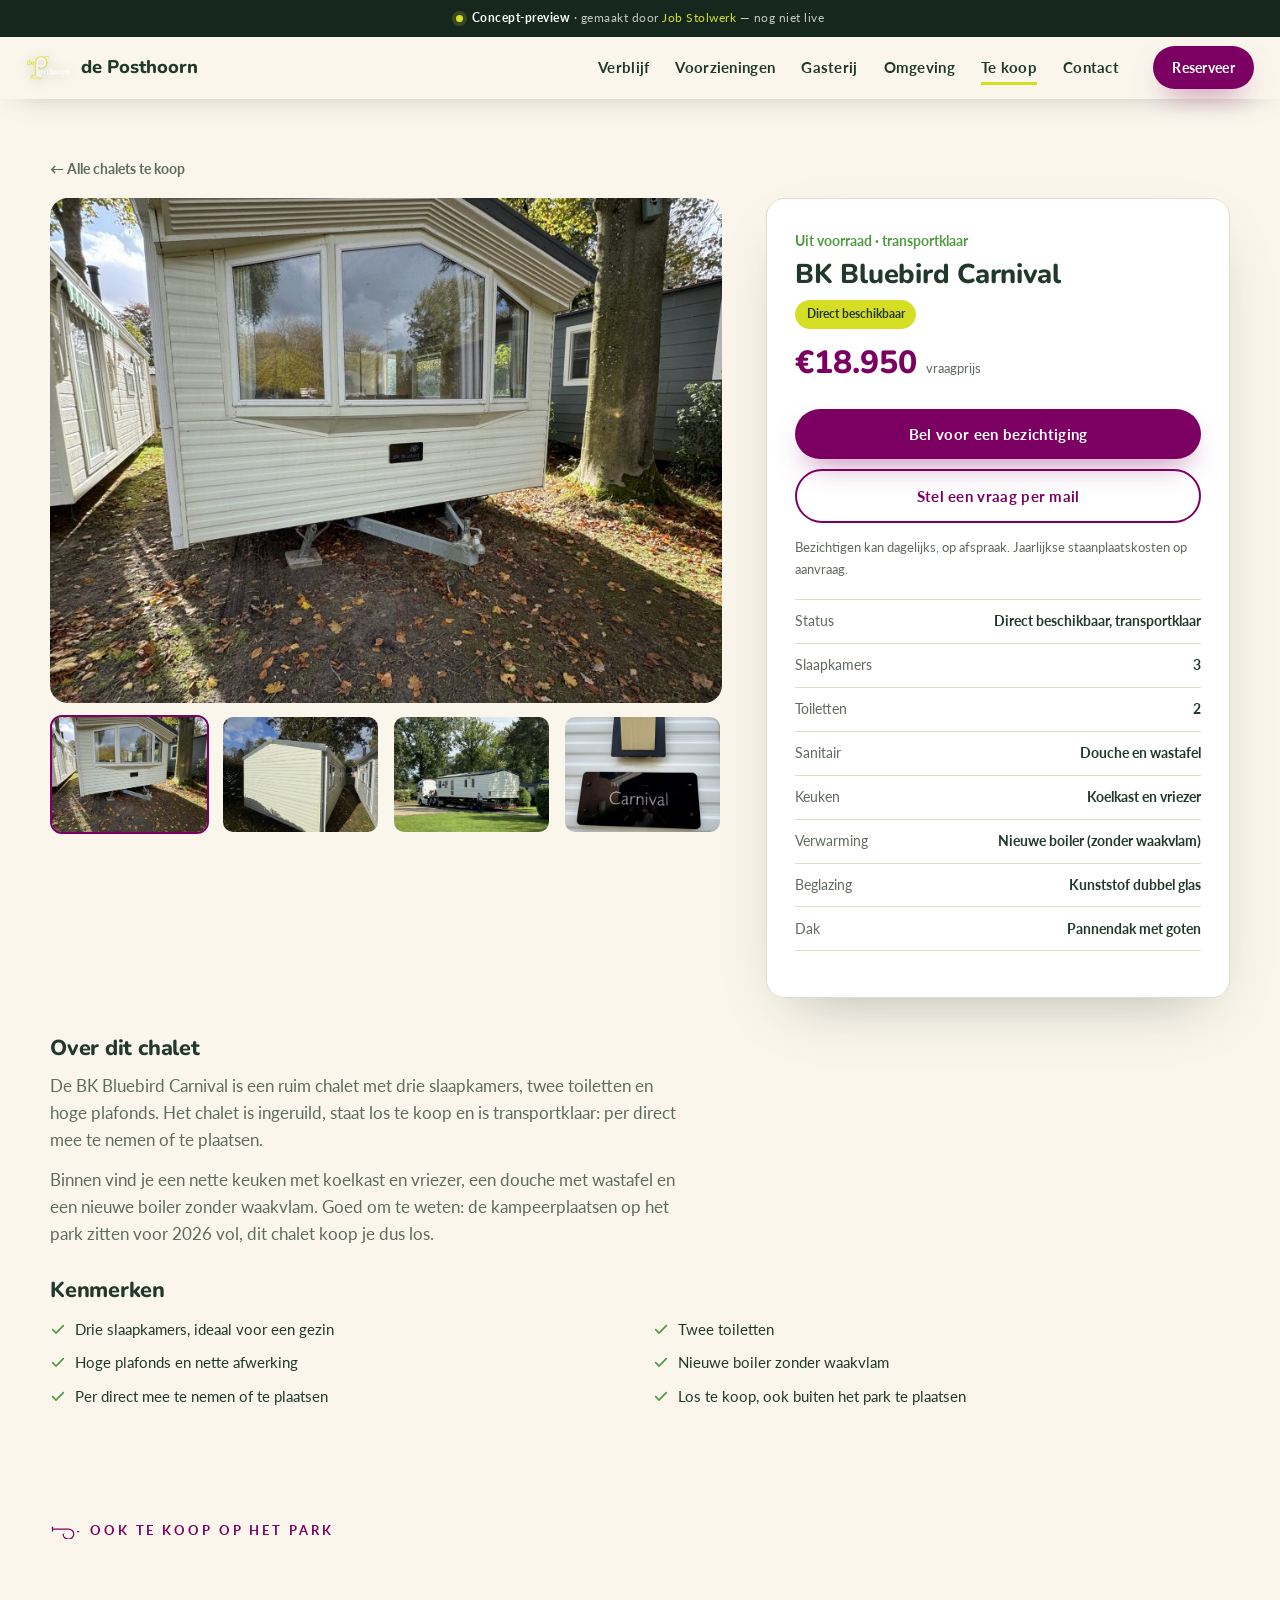
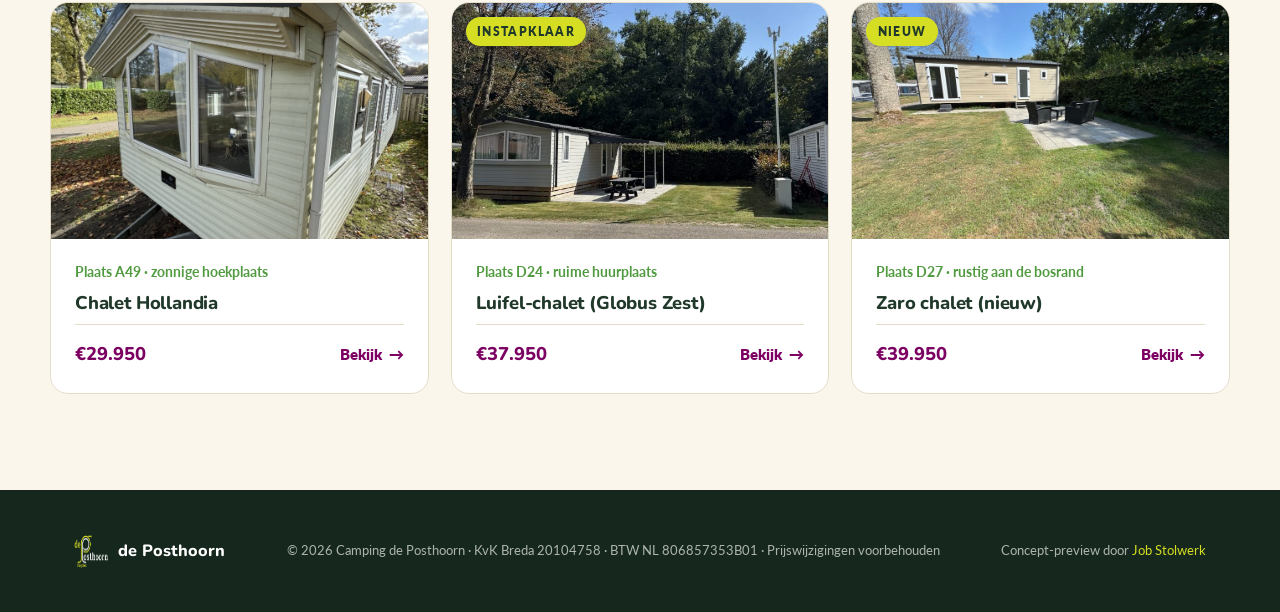
==== chalet-bk-carnival.html @ f8654604 "Concept-preview Camping de Posthoorn" ====
<!DOCTYPE html>
<html lang="nl">
<head>
<meta charset="utf-8">
<meta name="viewport" content="width=device-width, initial-scale=1">
<title>BK Bluebird Carnival — te koop op Camping de Posthoorn</title>
<meta name="description" content="BK Bluebird Carnival te koop op Camping de Posthoorn in Rucphen. Uit voorraad · transportklaar. Vraagprijs €18.950. Bezichtigen kan dagelijks op afspraak.">
<link rel="icon" href="assets/logo.png">
<link rel="preconnect" href="https://fonts.googleapis.com">
<link rel="preconnect" href="https://fonts.gstatic.com" crossorigin>
<link href="https://fonts.googleapis.com/css2?family=Nunito:wght@700;800;900&family=Lato:ital,wght@0,400;0,700;1,400&display=swap" rel="stylesheet">
<link rel="stylesheet" href="assets/stijl.css">
</head>
<body>

<div class="preview-bar"><span class="dot"></span><span><strong>Concept-preview</strong> <span class="hide-sm">· gemaakt door</span> <span class="maker">Job Stolwerk</span> — nog niet live</span></div>

<header class="site solid" id="hdr" data-vast>
  <a class="brand" href="index.html"><img src="assets/logo.png" alt="Logo Camping de Posthoorn"><b>de Posthoorn</b></a>
  <nav class="main">
    <a href="index.html#verblijf">Verblijf</a>
    <a href="index.html#voorzieningen">Voorzieningen</a>
    <a href="index.html#gasterij">Gasterij</a>
    <a href="index.html#omgeving">Omgeving</a>
    <a href="te-koop.html" class="actief">Te koop</a>
    <a href="index.html#contact">Contact</a>
  </nav>
  <a class="btn klein" href="index.html#boek">Reserveer</a>
</header>

<section class="detail wrap">
  <a class="terug" href="te-koop.html">← Alle chalets te koop</a>
  <div class="detail-grid">

    <div class="galerij">
      <div class="groot"><img id="grootFoto" src="assets/chalets/carnival-1.jpg" alt="BK Bluebird Carnival"></div>
      <div class="thumbs">
        <button type="button" class="actief" data-foto="assets/chalets/carnival-1.jpg" aria-label="Foto 1"><img src="assets/chalets/carnival-1.jpg" alt="BK Bluebird Carnival foto 1" loading="lazy"></button>
        <button type="button" class="" data-foto="assets/chalets/carnival-2.jpg" aria-label="Foto 2"><img src="assets/chalets/carnival-2.jpg" alt="BK Bluebird Carnival foto 2" loading="lazy"></button>
        <button type="button" class="" data-foto="assets/chalets/carnival-3.jpg" aria-label="Foto 3"><img src="assets/chalets/carnival-3.jpg" alt="BK Bluebird Carnival foto 3" loading="lazy"></button>
        <button type="button" class="" data-foto="assets/chalets/carnival-4.jpg" aria-label="Foto 4"><img src="assets/chalets/carnival-4.jpg" alt="BK Bluebird Carnival foto 4" loading="lazy"></button>
      </div>
    </div>

    <aside class="koop-kaart">
      <span class="plek">Uit voorraad · transportklaar</span>
      <h1>BK Bluebird Carnival</h1>
      <div class="chips" style="margin:4px 0 8px"><span class="chip" style="background:var(--lime);border-color:var(--lime)">Direct beschikbaar</span></div>
      <div class="prijs">€18.950 <small>vraagprijs</small></div>
      <div class="acties">
        <a class="btn" href="tel:+31165341688">Bel voor een bezichtiging</a>
        <a class="btn rand" href="mailto:info@posthoornrucphen.nl?subject=Bezichtiging%20BK%20Bluebird%20Carnival">Stel een vraag per mail</a>
      </div>
      <p class="noot">Bezichtigen kan dagelijks, op afspraak. Jaarlijkse staanplaatskosten op aanvraag.</p>
      <div class="spec-lijst">
          <div class="spec-rij"><span>Status</span><span>Direct beschikbaar, transportklaar</span></div>
          <div class="spec-rij"><span>Slaapkamers</span><span>3</span></div>
          <div class="spec-rij"><span>Toiletten</span><span>2</span></div>
          <div class="spec-rij"><span>Sanitair</span><span>Douche en wastafel</span></div>
          <div class="spec-rij"><span>Keuken</span><span>Koelkast en vriezer</span></div>
          <div class="spec-rij"><span>Verwarming</span><span>Nieuwe boiler (zonder waakvlam)</span></div>
          <div class="spec-rij"><span>Beglazing</span><span>Kunststof dubbel glas</span></div>
          <div class="spec-rij"><span>Dak</span><span>Pannendak met goten</span></div>
      </div>
    </aside>

  </div>

  <div class="detail-tekst">
    <h2>Over dit chalet</h2>
    <p>De BK Bluebird Carnival is een ruim chalet met drie slaapkamers, twee toiletten en hoge plafonds. Het chalet is ingeruild, staat los te koop en is transportklaar: per direct mee te nemen of te plaatsen.</p>
    <p style="margin-top:12px">Binnen vind je een nette keuken met koelkast en vriezer, een douche met wastafel en een nieuwe boiler zonder waakvlam. Goed om te weten: de kampeerplaatsen op het park zitten voor 2026 vol, dit chalet koop je dus los.</p>
    <h2>Kenmerken</h2>
    <ul class="kenmerken">
        <li><svg viewBox="0 0 24 24" fill="none" stroke="currentColor" stroke-width="2.5" stroke-linecap="round"><path d="M4 13l5 5L20 7"/></svg>Drie slaapkamers, ideaal voor een gezin</li>
        <li><svg viewBox="0 0 24 24" fill="none" stroke="currentColor" stroke-width="2.5" stroke-linecap="round"><path d="M4 13l5 5L20 7"/></svg>Twee toiletten</li>
        <li><svg viewBox="0 0 24 24" fill="none" stroke="currentColor" stroke-width="2.5" stroke-linecap="round"><path d="M4 13l5 5L20 7"/></svg>Hoge plafonds en nette afwerking</li>
        <li><svg viewBox="0 0 24 24" fill="none" stroke="currentColor" stroke-width="2.5" stroke-linecap="round"><path d="M4 13l5 5L20 7"/></svg>Nieuwe boiler zonder waakvlam</li>
        <li><svg viewBox="0 0 24 24" fill="none" stroke="currentColor" stroke-width="2.5" stroke-linecap="round"><path d="M4 13l5 5L20 7"/></svg>Per direct mee te nemen of te plaatsen</li>
        <li><svg viewBox="0 0 24 24" fill="none" stroke="currentColor" stroke-width="2.5" stroke-linecap="round"><path d="M4 13l5 5L20 7"/></svg>Los te koop, ook buiten het park te plaatsen</li>
    </ul>
  </div>
</section>

<section class="ook wrap">
  <div class="kop">
    <div class="eyebrow"><svg viewBox="0 0 48 24" fill="none" stroke="currentColor" stroke-width="2" stroke-linecap="round"><path d="M4 8c10 0 18 0 26 0a8 8 0 1 1 0 16c-6 0-9-4-9-8"/><path d="M4 5v6"/><path d="M44 12h2"/></svg>Ook te koop op het park</div>
  </div>
  <div class="ook-grid">
      <a class="aanbod-kaart" href="chalet-hollandia.html">
        <div class="foto"><img src="assets/chalets/hollandia-0.jpg" alt="Chalet Hollandia" loading="lazy"></div>
        <div class="body">
          <span class="plek">Plaats A49 · zonnige hoekplaats</span>
          <h2 style="font-size:1.15rem">Chalet Hollandia</h2>
          <div class="onder"><span class="prijs" style="font-size:1.15rem">€29.950</span><span class="cta">Bekijk <span>→</span></span></div>
        </div>
      </a>
      <a class="aanbod-kaart" href="chalet-d24.html">
        <div class="foto"><img src="assets/chalets/d24-1.jpg" alt="Luifel-chalet (Globus Zest)" loading="lazy"><span class="status-badge">Instapklaar</span></div>
        <div class="body">
          <span class="plek">Plaats D24 · ruime huurplaats</span>
          <h2 style="font-size:1.15rem">Luifel-chalet (Globus Zest)</h2>
          <div class="onder"><span class="prijs" style="font-size:1.15rem">€37.950</span><span class="cta">Bekijk <span>→</span></span></div>
        </div>
      </a>
      <a class="aanbod-kaart" href="chalet-d27.html">
        <div class="foto"><img src="assets/chalets/d27-4.jpg" alt="Zaro chalet (nieuw)" loading="lazy"><span class="status-badge">Nieuw</span></div>
        <div class="body">
          <span class="plek">Plaats D27 · rustig aan de bosrand</span>
          <h2 style="font-size:1.15rem">Zaro chalet (nieuw)</h2>
          <div class="onder"><span class="prijs" style="font-size:1.15rem">€39.950</span><span class="cta">Bekijk <span>→</span></span></div>
        </div>
      </a>
  </div>
</section>

<footer class="site">
  <div class="wrap rij">
    <div class="merk"><img src="assets/logo.png" alt="">de Posthoorn</div>
    <div>© <span id="jr">2026</span> Camping de Posthoorn · KvK Breda 20104758 · BTW NL 806857353B01 · Prijswijzigingen voorbehouden</div>
    <div>Concept-preview door <span class="maker">Job Stolwerk</span></div>
  </div>
</footer>

<div class="mob-balk">
  <a class="btn tel" href="mailto:info@posthoornrucphen.nl?subject=Bezichtiging%20BK%20Bluebird%20Carnival" aria-label="Mail de camping"><svg width="18" height="18" viewBox="0 0 24 24" fill="none" stroke="currentColor" stroke-width="1.8" stroke-linecap="round"><rect x="3" y="5" width="18" height="14" rx="2"/><path d="M3 7l9 6 9-6"/></svg></a>
  <a class="btn" href="tel:+31165341688">Bel voor een bezichtiging</a>
</div>

<script>
// foto-galerij
const groot = document.getElementById('grootFoto');
document.querySelectorAll('.thumbs button').forEach(b => b.addEventListener('click', () => {
  groot.src = b.dataset.foto;
  document.querySelectorAll('.thumbs button').forEach(x => x.classList.remove('actief'));
  b.classList.add('actief');
}));
document.getElementById('jr').textContent = new Date().getFullYear();
</script>
</body>
</html>
---- assets/stijl.css ----
/* ============================================================
   CAMPING DE POSTHOORN · concept-preview · gedeelde stylesheet
   huisstijl: paars #7C0062 · lime #D6DE23 · groen #509A40
   typografie: Nunito (koppen) + Lato (tekst, huidige huisstijl)
   ============================================================ */
:root{
  --bos:#21392A;          /* diep bosgroen — ink */
  --bos-d:#16281D;
  --groen:#509A40;        /* huisstijl-groen */
  --lime:#D6DE23;         /* huisstijl-lime — marker/accent */
  --paars:#7C0062;        /* huisstijl-paars — dé boekkleur */
  --paars-d:#5C0049;
  --creme:#FAF6EC;        /* warme basis */
  --zand:#F0EADA;
  --wit:#FFFFFF;
  --muted:#5E6B5E;
  --line:#E3DCC8;
  --r:18px;
  --shadow:0 24px 60px -28px rgba(22,40,29,.35);
  --ease:cubic-bezier(.22,.75,.25,1);
}
*{box-sizing:border-box;margin:0;padding:0}
html{scroll-behavior:smooth}
body{
  font-family:'Lato',sans-serif;color:var(--bos);background:var(--creme);
  line-height:1.65;font-size:16.5px;-webkit-font-smoothing:antialiased;
}
img{display:block;max-width:100%}
a{color:inherit}
h1,h2,h3{font-family:'Nunito',sans-serif;font-weight:800;line-height:1.14;letter-spacing:-.01em}
.wrap{max-width:1180px;margin:0 auto;padding:0 24px}
section{position:relative}

/* ---------- preview banner ---------- */
.preview-bar{
  position:relative;z-index:60;display:flex;justify-content:center;align-items:center;gap:9px;
  background:var(--bos-d);color:rgba(255,255,255,.75);font-size:.78rem;
  letter-spacing:.04em;padding:.5rem 1rem;
}
.preview-bar .dot{width:7px;height:7px;border-radius:50%;background:var(--lime);box-shadow:0 0 0 4px rgba(214,222,35,.18);flex:none}
.preview-bar strong{color:#fff;font-weight:700}
.preview-bar .maker{color:var(--lime)}
@media(max-width:560px){.preview-bar .hide-sm{display:none}}

/* ---------- header ---------- */
header.site{
  position:sticky;top:0;z-index:50;display:flex;align-items:center;gap:28px;
  padding:14px 26px;transition:background .35s,box-shadow .35s,padding .35s;
}
header.site.solid{background:rgba(250,246,236,.94);backdrop-filter:blur(10px);box-shadow:0 10px 30px -18px rgba(22,40,29,.35);padding:9px 26px}
.brand{display:flex;align-items:center;gap:11px;text-decoration:none;flex:none}
.brand img{width:44px;height:44px;object-fit:contain;filter:drop-shadow(0 2px 6px rgba(0,0,0,.25))}
.brand b{font-family:'Nunito',sans-serif;font-weight:800;font-size:1.15rem;letter-spacing:0;color:#fff;transition:color .35s}
header.site.solid .brand b{color:var(--bos)}
nav.main{display:flex;gap:26px;margin-left:auto;font-size:.92rem;font-weight:700;letter-spacing:.02em}
nav.main a{text-decoration:none;color:rgba(255,255,255,.92);transition:color .35s;position:relative}
header.site.solid nav.main a{color:var(--bos)}
nav.main a::after{content:"";position:absolute;left:0;right:100%;bottom:-5px;height:2.5px;background:var(--lime);transition:right .3s var(--ease)}
nav.main a:hover::after,nav.main a.actief::after{right:0}
.btn{
  display:inline-flex;align-items:center;justify-content:center;gap:9px;
  background:var(--paars);color:#fff;text-decoration:none;font-weight:700;
  padding:.78rem 1.5rem;border-radius:999px;border:none;cursor:pointer;
  font-size:.95rem;letter-spacing:.02em;font-family:'Lato',sans-serif;
  box-shadow:0 14px 30px -12px rgba(124,0,98,.55);
  transition:transform .25s var(--ease),box-shadow .25s,background .25s;
}
.btn:hover{transform:translateY(-2px);background:var(--paars-d);box-shadow:0 20px 38px -12px rgba(124,0,98,.6)}
.btn.klein{padding:.6rem 1.2rem;font-size:.88rem;margin-left:6px}
.btn.licht{background:#fff;color:var(--paars);box-shadow:0 14px 30px -14px rgba(0,0,0,.4)}
.btn.licht:hover{background:var(--creme)}
.btn.ghost{background:transparent;border:2px solid rgba(255,255,255,.55);box-shadow:none}
.btn.ghost:hover{background:rgba(255,255,255,.12);border-color:#fff}
.btn.rand{background:transparent;color:var(--paars);border:2px solid var(--paars);box-shadow:none}
.btn.rand:hover{background:var(--paars);color:#fff}
@media(max-width:880px){nav.main{display:none}}

/* ---------- hero (homepage) ---------- */
.hero{margin-top:calc(-1 * (72px + 33px));min-height:min(92vh,860px);display:flex;flex-direction:column;justify-content:flex-end;color:#fff;overflow:hidden}
.hero .bg{position:absolute;inset:0;z-index:-1}
.hero .bg img{width:100%;height:100%;object-fit:cover;animation:heroZoom 14s var(--ease) forwards}
@keyframes heroZoom{from{transform:scale(1.09)}to{transform:scale(1)}}
.hero .bg::after{content:"";position:absolute;inset:0;background:
  linear-gradient(180deg,rgba(22,40,29,.55) 0%,rgba(22,40,29,.08) 34%,rgba(22,40,29,.14) 60%,rgba(22,40,29,.78) 100%)}
.hero-inner{padding:170px 24px 56px;max-width:1180px;margin:0 auto;width:100%}
.eyebrow{
  display:inline-flex;align-items:center;gap:10px;font-size:.82rem;font-weight:700;
  letter-spacing:.22em;text-transform:uppercase;color:var(--lime);margin-bottom:18px;
}
.eyebrow svg{width:30px;height:auto;flex:none}
.hero h1{font-size:clamp(2.3rem,5.4vw,4.1rem);max-width:15ch;text-wrap:balance;text-shadow:0 3px 26px rgba(0,0,0,.35)}
.hero h1 .mark{position:relative;white-space:nowrap}
.hero h1 .mark::after{
  content:"";position:absolute;left:-2%;right:-2%;bottom:.04em;height:.26em;z-index:-1;
  background:var(--paars);opacity:.85;border-radius:3px;transform:skewY(-1.2deg);
}
.hero .sub{margin:20px 0 26px;font-size:clamp(1.02rem,1.6vw,1.22rem);max-width:54ch;color:rgba(255,255,255,.93);text-shadow:0 2px 14px rgba(0,0,0,.3)}
.hero .acties{display:flex;align-items:center;gap:16px;flex-wrap:wrap}
.hero .bel{color:#fff;text-decoration:none;font-weight:700;display:inline-flex;align-items:center;gap:8px;border-bottom:2px solid rgba(255,255,255,.35);padding-bottom:2px;transition:border-color .25s}
.hero .bel:hover{border-color:var(--lime)}
.trust{display:flex;gap:10px 22px;flex-wrap:wrap;margin-top:26px;font-size:.86rem;color:rgba(255,255,255,.85)}
.trust span{display:inline-flex;align-items:center;gap:7px}
.trust svg{width:15px;height:15px;flex:none;color:var(--lime)}
.reveal{opacity:0;transform:translateY(26px);animation:rise .9s var(--ease) forwards}
.reveal.d1{animation-delay:.12s}.reveal.d2{animation-delay:.26s}.reveal.d3{animation-delay:.4s}.reveal.d4{animation-delay:.54s}
@keyframes rise{to{opacity:1;transform:none}}

/* ---------- pagina-hero (subpagina's) ---------- */
.pagina-hero{position:relative;color:#fff;padding:88px 0 64px;overflow:hidden;margin-top:calc(-1 * (62px + 33px))}
.pagina-hero>img{position:absolute;inset:0;width:100%;height:100%;object-fit:cover}
.pagina-hero::after{content:"";position:absolute;inset:0;background:linear-gradient(180deg,rgba(22,40,29,.72),rgba(22,40,29,.55))}
.pagina-hero .wrap{position:relative;z-index:2;padding-top:80px}
.pagina-hero h1{font-size:clamp(2rem,4.4vw,3.2rem);max-width:20ch}
.pagina-hero p{margin-top:12px;max-width:56ch;color:rgba(255,255,255,.9)}
.kruimel{display:flex;gap:8px;align-items:center;font-size:.84rem;font-weight:700;color:rgba(255,255,255,.75);margin-bottom:16px}
.kruimel a{color:var(--lime);text-decoration:none}
.kruimel a:hover{text-decoration:underline}

/* ---------- boekwidget ---------- */
.boekkaart{
  background:#fff;border-radius:22px;box-shadow:var(--shadow);
  padding:18px;margin:38px auto -64px;max-width:1180px;position:relative;z-index:5;
  display:grid;grid-template-columns:1fr 1fr 1fr auto;gap:12px;align-items:end;
}
.boekkaart>div{min-width:0}
.boekkaart label{display:block;font-size:.74rem;font-weight:700;letter-spacing:.14em;text-transform:uppercase;color:var(--muted);margin:0 0 6px 4px}
.boekkaart .veld{background:var(--creme);border:1.5px solid var(--line);border-radius:14px;padding:.72rem .9rem;width:100%;min-width:0;font:inherit;color:var(--bos);transition:border-color .2s;-webkit-appearance:none;appearance:none}
.boekkaart select.veld{background-image:url("data:image/svg+xml,%3Csvg xmlns='http://www.w3.org/2000/svg' width='12' height='8' viewBox='0 0 12 8'%3E%3Cpath d='M1 1l5 5 5-5' fill='none' stroke='%2321392A' stroke-width='2' stroke-linecap='round'/%3E%3C/svg%3E");background-repeat:no-repeat;background-position:right .9rem center}
.boekkaart .veld:focus{outline:none;border-color:var(--groen)}
.boekkaart .btn{padding:.95rem 1.9rem;font-size:1rem;white-space:nowrap}
.boek-zone{padding:0 24px}
@media(max-width:880px){.boekkaart{grid-template-columns:1fr 1fr;margin-bottom:-30px}.boekkaart .btn{grid-column:1/-1}.boekkaart>div:nth-child(3){grid-column:1/-1}}
@media(max-width:560px){.boekkaart{grid-template-columns:1fr 1fr}}

/* ---------- usp-balk ---------- */
.usps{background:var(--zand);padding:118px 0 46px;border-bottom:1px solid var(--line)}
.usps .rij{display:grid;grid-template-columns:repeat(5,1fr);gap:22px}
.usp{display:flex;gap:13px;align-items:flex-start;font-size:.92rem;line-height:1.45}
.usp .ico{flex:none;width:44px;height:44px;border-radius:13px;background:var(--lime);display:grid;place-items:center;color:var(--bos);box-shadow:0 8px 18px -10px rgba(33,57,42,.4);transform:rotate(-3deg)}
.usp:nth-child(2n) .ico{transform:rotate(2.5deg)}
.usp .ico svg{width:22px;height:22px}
.usp b{display:block;font-size:.95rem}
@media(max-width:980px){.usps .rij{grid-template-columns:repeat(2,1fr)}.usps{padding-top:96px}}
@media(max-width:560px){.usps .rij{grid-template-columns:1fr 1fr;gap:16px}}

/* ---------- sectiekoppen ---------- */
.kop{margin-bottom:42px}
.kop .eyebrow{color:var(--paars)}
.kop h2{font-size:clamp(1.7rem,3.2vw,2.5rem);max-width:24ch;text-wrap:balance}
.kop p{margin-top:12px;color:var(--muted);max-width:60ch;font-size:1.05rem}
.scrl{opacity:0;transform:translateY(34px);transition:opacity .8s var(--ease),transform .8s var(--ease)}
.scrl.zichtbaar{opacity:1;transform:none}

/* ---------- accommodaties ---------- */
.verblijf{padding:96px 0 30px}
.kaarten{display:grid;grid-template-columns:repeat(3,1fr);gap:26px}
.kaart{
  background:#fff;border-radius:var(--r);overflow:hidden;border:1px solid var(--line);
  display:flex;flex-direction:column;text-decoration:none;position:relative;
  transition:transform .35s var(--ease),box-shadow .35s;
}
.kaart:hover{transform:translateY(-7px);box-shadow:var(--shadow)}
.kaart .foto{position:relative;aspect-ratio:4/3;overflow:hidden}
.kaart .foto img{width:100%;height:100%;object-fit:cover;transition:transform .8s var(--ease)}
.kaart:hover .foto img{transform:scale(1.06)}
.prijs-badge{
  position:absolute;left:14px;bottom:14px;background:rgba(255,255,255,.96);color:var(--bos);
  border-radius:999px;padding:.36rem .85rem;font-size:.83rem;font-weight:700;box-shadow:0 8px 20px -8px rgba(0,0,0,.35);
}
.prijs-badge b{color:var(--paars);font-size:.98rem}
.nieuw-badge{
  position:absolute;top:14px;left:14px;background:var(--lime);color:var(--bos);
  font-weight:800;font-size:.72rem;letter-spacing:.14em;text-transform:uppercase;
  padding:.3rem .7rem;border-radius:999px;transform:rotate(-2deg);box-shadow:0 8px 18px -8px rgba(0,0,0,.3);
}
.kaart .body{padding:20px 22px 22px;display:flex;flex-direction:column;gap:10px;flex:1}
.kaart h3{font-size:1.22rem}
.kaart p{font-size:.93rem;color:var(--muted)}
.chips{display:flex;flex-wrap:wrap;gap:7px;margin-top:2px}
.chip{font-size:.76rem;font-weight:700;background:var(--zand);border:1px solid var(--line);border-radius:999px;padding:.22rem .65rem;color:var(--bos)}
.kaart .cta{
  margin-top:auto;padding-top:12px;font-weight:800;color:var(--paars);font-size:.94rem;
  display:inline-flex;align-items:center;gap:7px;
}
.kaart .cta span{transition:transform .25s var(--ease)}
.kaart:hover .cta span{transform:translateX(5px)}
.prijsnoot{margin:26px 0 0;font-size:.84rem;color:var(--muted);max-width:72ch}
@media(max-width:980px){.kaarten{grid-template-columns:1fr 1fr}}
@media(max-width:620px){.kaarten{grid-template-columns:1fr}}

/* ---------- voorzieningen (bento) ---------- */
.voorz{padding:96px 0}
.bento{display:grid;grid-template-columns:repeat(4,1fr);grid-auto-rows:200px;gap:20px}
.tegel{border-radius:var(--r);overflow:hidden;position:relative;border:1px solid var(--line);background:#fff}
.tegel.foto-t{grid-column:span 2;grid-row:span 2}
.tegel.foto-t img{width:100%;height:100%;object-fit:cover;transition:transform .8s var(--ease)}
.tegel.foto-t:hover img{transform:scale(1.05)}
.tegel.foto-t .overlay{
  position:absolute;inset:auto 0 0 0;padding:46px 22px 18px;color:#fff;
  background:linear-gradient(180deg,transparent,rgba(22,40,29,.82));
}
.tegel.foto-t .overlay b{font-family:'Nunito',sans-serif;font-weight:800;font-size:1.18rem;display:block}
.tegel.foto-t .overlay span{font-size:.86rem;color:rgba(255,255,255,.85)}
.tegel.ico-t{padding:22px;display:flex;flex-direction:column;gap:10px;justify-content:flex-end;transition:transform .3s var(--ease),box-shadow .3s}
.tegel.ico-t:hover{transform:translateY(-5px);box-shadow:var(--shadow)}
.tegel.ico-t .ico{width:46px;height:46px;border-radius:13px;display:grid;place-items:center;background:var(--zand);color:var(--groen)}
.tegel.ico-t .ico svg{width:24px;height:24px}
.tegel.ico-t b{font-size:1.02rem}
.tegel.ico-t span{font-size:.84rem;color:var(--muted);line-height:1.45}
@media(max-width:980px){.bento{grid-template-columns:1fr 1fr;grid-auto-rows:190px}}
@media(max-width:620px){.bento{grid-template-columns:1fr 1fr}.tegel.foto-t{grid-column:span 2}}

/* ---------- gasterij ---------- */
.gasterij{background:var(--bos);color:#fff;padding:104px 0;overflow:hidden}
.gasterij .grid2{display:grid;grid-template-columns:1.05fr 1fr;gap:64px;align-items:center}
.gasterij .foto{border-radius:26px;overflow:hidden;transform:rotate(-1.6deg);box-shadow:0 40px 80px -40px rgba(0,0,0,.6);border:6px solid rgba(255,255,255,.08)}
.gasterij .foto img{width:100%;height:100%;object-fit:cover}
.gasterij .eyebrow{color:var(--lime)}
.gasterij h2{font-size:clamp(1.7rem,3vw,2.4rem)}
.gasterij p{margin:18px 0;color:rgba(255,255,255,.85);max-width:52ch}
.gasterij .intro-zin{font-style:italic;font-weight:700;font-size:1.12rem;color:var(--lime);display:inline-block;margin-bottom:8px}
.gasterij .chips .chip{background:rgba(255,255,255,.08);border-color:rgba(255,255,255,.16);color:#fff}
@media(max-width:880px){.gasterij .grid2{grid-template-columns:1fr;gap:36px}}

/* ---------- omgeving ---------- */
.omgeving{padding:0;color:#fff}
.omgeving .band{position:relative;min-height:620px;display:flex;align-items:center;overflow:hidden}
.omgeving .band>img{position:absolute;inset:0;width:100%;height:100%;object-fit:cover}
.omgeving .band::after{content:"";position:absolute;inset:0;background:linear-gradient(90deg,rgba(22,40,29,.82) 0%,rgba(22,40,29,.45) 52%,rgba(22,40,29,.1) 100%)}
.omgeving .inhoud{position:relative;z-index:2;max-width:1180px;margin:0 auto;padding:90px 24px;width:100%}
.omgeving h2{font-size:clamp(1.7rem,3vw,2.4rem);max-width:20ch}
.omgeving p{margin:16px 0 22px;max-width:52ch;color:rgba(255,255,255,.9)}
.uitjes{display:flex;flex-wrap:wrap;gap:9px;max-width:640px}
.uitje{background:rgba(255,255,255,.13);backdrop-filter:blur(6px);border:1px solid rgba(255,255,255,.22);border-radius:999px;padding:.38rem .9rem;font-size:.84rem;font-weight:700}
.uitje em{font-style:normal;color:var(--lime);font-weight:800}
.omgeving .route{margin-top:26px}

/* ---------- reviews ---------- */
.reviews{padding:96px 0}
.rev-grid{display:grid;grid-template-columns:repeat(3,1fr);gap:24px}
.rev{
  background:#fff;border:1px solid var(--line);border-radius:var(--r);padding:28px 26px 22px;position:relative;
  transition:transform .3s var(--ease),box-shadow .3s;
}
.rev:hover{transform:translateY(-5px);box-shadow:var(--shadow)}
.rev::before{
  content:"\201C";font-family:Georgia,serif;font-size:4.2rem;line-height:0;
  position:absolute;top:34px;left:20px;color:var(--lime);
}
.rev p{font-size:.97rem;padding-left:14px;font-style:italic}
.rev footer{margin-top:16px;padding-left:14px;font-size:.84rem;font-weight:700;color:var(--muted)}
.rev footer b{color:var(--bos)}
.rev-noot{text-align:center;margin-top:30px;font-size:.86rem;color:var(--muted)}
@media(max-width:880px){.rev-grid{grid-template-columns:1fr}}

/* ---------- te koop (homepage-teaser) ---------- */
.tekoop{background:var(--zand);padding:96px 0;border-top:1px solid var(--line);border-bottom:1px solid var(--line)}
.tekoop .grid2{display:grid;grid-template-columns:1fr 1.1fr;gap:56px;align-items:center}
.tekoop .fotos{position:relative;min-height:380px}
.tekoop .fotos img{position:absolute;width:74%;height:auto;aspect-ratio:4/3;object-fit:cover;border-radius:18px;border:6px solid #fff;box-shadow:0 30px 60px -30px rgba(22,40,29,.45)}
.tekoop .fotos img:first-child{top:0;left:0;transform:rotate(-3deg)}
.tekoop .fotos img:last-child{bottom:0;right:0;transform:rotate(2.4deg)}
.occasions{margin:22px 0;border-top:1px solid var(--line)}
.occ{display:flex;justify-content:space-between;gap:14px;align-items:baseline;padding:.85rem 2px;border-bottom:1px solid var(--line);font-size:.95rem;text-decoration:none;transition:background .2s}
.occ:hover{background:rgba(255,255,255,.55)}
.occ b{font-weight:700}
.occ span{color:var(--muted);font-size:.84rem;flex:1;margin-left:6px}
.occ .p{font-family:'Nunito',sans-serif;font-weight:800;color:var(--paars);font-size:1.02rem;white-space:nowrap}
@media(max-width:880px){.tekoop .grid2{grid-template-columns:1fr;gap:40px}.tekoop .fotos{min-height:320px}}

/* ---------- te koop: aanbodpagina ---------- */
.aanbod{padding:72px 0 40px}
.aanbod-grid{display:grid;grid-template-columns:1fr 1fr;gap:28px}
.aanbod-kaart{
  background:#fff;border:1px solid var(--line);border-radius:var(--r);overflow:hidden;
  display:flex;flex-direction:column;text-decoration:none;position:relative;
  transition:transform .35s var(--ease),box-shadow .35s;
}
.aanbod-kaart:hover{transform:translateY(-7px);box-shadow:var(--shadow)}
.aanbod-kaart .foto{position:relative;aspect-ratio:16/10;overflow:hidden}
.aanbod-kaart .foto img{width:100%;height:100%;object-fit:cover;transition:transform .8s var(--ease)}
.aanbod-kaart:hover .foto img{transform:scale(1.05)}
.aanbod-kaart .body{padding:22px 24px 24px;display:flex;flex-direction:column;gap:10px;flex:1}
.aanbod-kaart h2{font-size:1.35rem}
.aanbod-kaart .plek{font-size:.85rem;font-weight:700;color:var(--groen)}
.aanbod-kaart p{font-size:.93rem;color:var(--muted)}
.aanbod-kaart .onder{margin-top:auto;padding-top:14px;display:flex;justify-content:space-between;align-items:center;border-top:1px solid var(--line)}
.aanbod-kaart .prijs{font-family:'Nunito',sans-serif;font-weight:800;font-size:1.35rem;color:var(--paars)}
.aanbod-kaart .cta{font-weight:800;color:var(--paars);font-size:.92rem;display:inline-flex;align-items:center;gap:7px}
.aanbod-kaart .cta span{transition:transform .25s var(--ease)}
.aanbod-kaart:hover .cta span{transform:translateX(5px)}
.status-badge{
  position:absolute;top:14px;left:14px;background:var(--lime);color:var(--bos);
  font-weight:800;font-size:.72rem;letter-spacing:.12em;text-transform:uppercase;
  padding:.3rem .7rem;border-radius:999px;box-shadow:0 8px 18px -8px rgba(0,0,0,.3);
}
@media(max-width:880px){.aanbod-grid{grid-template-columns:1fr}}

/* zo werkt het / koopinfo */
.koopinfo{padding:64px 0 96px}
.stappen{display:grid;grid-template-columns:repeat(3,1fr);gap:24px;margin-top:8px}
.stap{background:#fff;border:1px solid var(--line);border-radius:var(--r);padding:26px}
.stap .nr{width:38px;height:38px;border-radius:50%;background:var(--paars);color:#fff;display:grid;place-items:center;font-family:'Nunito',sans-serif;font-weight:800;margin-bottom:14px}
.stap b{display:block;font-size:1.02rem;margin-bottom:6px}
.stap p{font-size:.9rem;color:var(--muted)}
@media(max-width:880px){.stappen{grid-template-columns:1fr}}

/* eigenaar/beheer-blok (demo-verhaal) */
.beheer-blok{
  margin-top:56px;background:var(--bos);color:#fff;border-radius:22px;padding:40px;
  display:grid;grid-template-columns:1.1fr 1fr;gap:40px;align-items:center;overflow:hidden;position:relative;
}
.beheer-blok h2{font-size:1.5rem;margin-bottom:10px}
.beheer-blok p{color:rgba(255,255,255,.82);font-size:.95rem}
.beheer-blok .demo-label{display:inline-block;background:var(--lime);color:var(--bos);font-weight:800;font-size:.7rem;letter-spacing:.14em;text-transform:uppercase;padding:.28rem .7rem;border-radius:999px;margin-bottom:14px}
.beheer-form{background:#fff;border-radius:16px;padding:22px;color:var(--bos);box-shadow:0 30px 60px -30px rgba(0,0,0,.5)}
.beheer-form .kop-f{font-family:'Nunito',sans-serif;font-weight:800;font-size:.95rem;margin-bottom:12px;display:flex;align-items:center;gap:8px}
.beheer-form .kop-f svg{width:17px;height:17px;color:var(--groen)}
.beheer-form .veldje{background:var(--creme);border:1.5px solid var(--line);border-radius:10px;padding:.5rem .75rem;font-size:.85rem;color:var(--muted);margin-bottom:9px;display:flex;justify-content:space-between;gap:10px}
.beheer-form .veldje b{color:var(--bos);font-weight:700}
.beheer-form .nep-knop{background:var(--paars);color:#fff;text-align:center;border-radius:10px;padding:.6rem;font-weight:700;font-size:.88rem;margin-top:4px}
@media(max-width:880px){.beheer-blok{grid-template-columns:1fr;padding:30px}}

/* ---------- chalet-detailpagina ---------- */
.detail{padding:56px 0 40px}
.detail-grid{display:grid;grid-template-columns:1.45fr 1fr;gap:44px;align-items:start}
.galerij .groot{border-radius:var(--r);overflow:hidden;aspect-ratio:4/3;background:var(--zand)}
.galerij .groot img{width:100%;height:100%;object-fit:cover}
.galerij .thumbs{display:grid;grid-template-columns:repeat(4,1fr);gap:12px;margin-top:12px}
.galerij .thumbs button{border:2.5px solid transparent;border-radius:12px;overflow:hidden;cursor:pointer;padding:0;background:none;aspect-ratio:4/3}
.galerij .thumbs button.actief{border-color:var(--paars)}
.galerij .thumbs img{width:100%;height:100%;object-fit:cover}
.koop-kaart{
  position:sticky;top:96px;background:#fff;border:1px solid var(--line);border-radius:var(--r);
  padding:28px;box-shadow:var(--shadow);
}
.koop-kaart .plek{font-size:.85rem;font-weight:700;color:var(--groen)}
.koop-kaart h1{font-size:1.7rem;margin:4px 0 10px}
.koop-kaart .prijs{font-family:'Nunito',sans-serif;font-weight:800;font-size:2rem;color:var(--paars)}
.koop-kaart .prijs small{font-size:.8rem;color:var(--muted);font-family:'Lato',sans-serif;font-weight:400}
.koop-kaart .acties{display:grid;gap:10px;margin:20px 0 14px}
.koop-kaart .noot{font-size:.82rem;color:var(--muted)}
.spec-lijst{margin:18px 0;border-top:1px solid var(--line)}
.spec-rij{display:flex;justify-content:space-between;gap:14px;padding:.6rem 0;border-bottom:1px solid var(--line);font-size:.9rem}
.spec-rij span:first-child{color:var(--muted)}
.spec-rij span:last-child{font-weight:700;text-align:right}
.detail-tekst{padding:8px 0 0}
.detail-tekst h2{font-size:1.35rem;margin:30px 0 12px}
.detail-tekst p{color:var(--muted);max-width:64ch}
.kenmerken{display:grid;grid-template-columns:1fr 1fr;gap:9px 26px;margin-top:14px}
.kenmerken li{list-style:none;display:flex;gap:9px;align-items:flex-start;font-size:.92rem}
.kenmerken svg{width:16px;height:16px;flex:none;margin-top:4px;color:var(--groen)}
.terug{display:inline-flex;align-items:center;gap:8px;font-weight:700;font-size:.9rem;color:var(--muted);text-decoration:none;margin-bottom:18px}
.terug:hover{color:var(--paars)}
.ook-grid{display:grid;grid-template-columns:repeat(3,1fr);gap:22px}
.ook{padding:72px 0 96px}
@media(max-width:980px){.detail-grid{grid-template-columns:1fr}.koop-kaart{position:static}.ook-grid{grid-template-columns:1fr}.kenmerken{grid-template-columns:1fr}}

/* ---------- faq ---------- */
.faq{padding:96px 0;max-width:820px;margin:0 auto}
.faq details{background:#fff;border:1px solid var(--line);border-radius:14px;margin-bottom:12px;overflow:hidden;transition:box-shadow .3s}
.faq details[open]{box-shadow:var(--shadow)}
.faq summary{
  cursor:pointer;list-style:none;display:flex;justify-content:space-between;align-items:center;gap:16px;
  padding:1.05rem 1.3rem;font-weight:700;font-size:.99rem;
}
.faq summary::-webkit-details-marker{display:none}
.faq summary .plus{flex:none;width:26px;height:26px;border-radius:50%;background:var(--zand);display:grid;place-items:center;color:var(--paars);font-weight:800;transition:transform .3s var(--ease),background .3s}
.faq details[open] .plus{transform:rotate(45deg);background:var(--lime)}
.faq .antw{padding:0 1.3rem 1.15rem;color:var(--muted);font-size:.94rem;max-width:64ch}

/* ---------- contact / afsluiter ---------- */
.afsluiter{background:linear-gradient(135deg,var(--paars) 0%,#9A0B7C 60%,var(--paars-d) 100%);color:#fff;padding:104px 0;overflow:hidden;position:relative}
.afsluiter::before{
  content:"";position:absolute;width:560px;height:560px;border-radius:50%;
  background:radial-gradient(circle,rgba(214,222,35,.22),transparent 65%);top:-220px;right:-140px;
}
.afsluiter .grid2{display:grid;grid-template-columns:1.2fr 1fr;gap:60px;align-items:center;position:relative}
.afsluiter h2{font-size:clamp(1.9rem,3.6vw,2.8rem);max-width:16ch}
.afsluiter .sub{margin:16px 0 28px;color:rgba(255,255,255,.88);max-width:46ch}
.afsluiter .acties{display:flex;gap:14px;flex-wrap:wrap;align-items:center}
.contact-kaart{background:rgba(255,255,255,.1);backdrop-filter:blur(8px);border:1px solid rgba(255,255,255,.2);border-radius:20px;padding:28px}
.contact-kaart h3{font-size:1.18rem;margin-bottom:14px}
.contact-kaart ul{list-style:none;display:grid;gap:11px;font-size:.94rem}
.contact-kaart li{display:flex;gap:11px;align-items:flex-start}
.contact-kaart svg{width:18px;height:18px;flex:none;margin-top:3px;color:var(--lime)}
.contact-kaart a{color:#fff}
.micro{margin-top:22px;font-size:.85rem;color:rgba(255,255,255,.75);max-width:46ch}
@media(max-width:880px){.afsluiter .grid2{grid-template-columns:1fr;gap:38px}}

/* ---------- footer ---------- */
footer.site{background:var(--bos-d);color:rgba(255,255,255,.65);padding:44px 0 110px;font-size:.83rem}
footer.site .rij{display:flex;justify-content:space-between;gap:20px;flex-wrap:wrap;align-items:center}
footer.site .merk{display:flex;align-items:center;gap:10px;color:#fff;font-family:'Nunito',sans-serif;font-weight:800;font-size:1.02rem}
footer.site .merk img{width:34px;height:34px}
footer.site .maker{color:var(--lime)}
@media(min-width:881px){footer.site{padding-bottom:44px}}

/* ---------- mobiele boekbalk ---------- */
.mob-balk{
  position:fixed;left:0;right:0;bottom:0;z-index:55;display:none;gap:10px;
  padding:10px 14px calc(10px + env(safe-area-inset-bottom));
  background:rgba(250,246,236,.96);backdrop-filter:blur(10px);box-shadow:0 -10px 30px -16px rgba(22,40,29,.4);
}
.mob-balk .btn{flex:1;padding:.85rem 1rem;font-size:.93rem}
.mob-balk .btn.tel{background:#fff;color:var(--bos);border:1.5px solid var(--line);box-shadow:none;flex:0 0 auto}
@media(max-width:880px){.mob-balk{display:flex}}

::selection{background:var(--lime);color:var(--bos)}
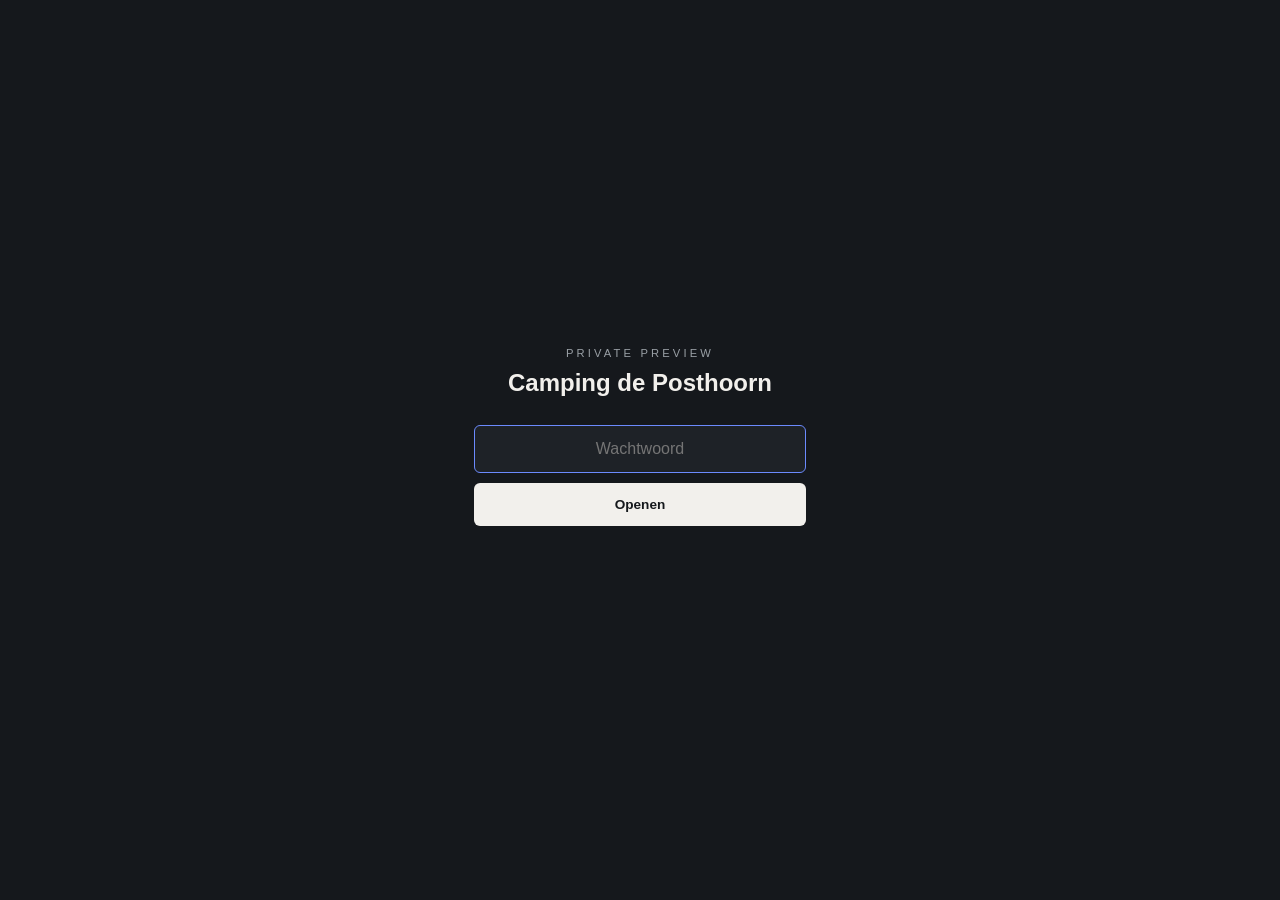
==== commit 0a236d29: "Preview achter wachtwoord (AES-GCM), repo publiek maar inhoud niet leesbaar" ====
--- a/chalet-bk-carnival.html
+++ b/chalet-bk-carnival.html
@@ -1,141 +1,66 @@
 <!DOCTYPE html>
 <html lang="nl">
 <head>
-<meta charset="utf-8">
-<meta name="viewport" content="width=device-width, initial-scale=1">
-<title>BK Bluebird Carnival — te koop op Camping de Posthoorn</title>
-<meta name="description" content="BK Bluebird Carnival te koop op Camping de Posthoorn in Rucphen. Uit voorraad · transportklaar. Vraagprijs €18.950. Bezichtigen kan dagelijks op afspraak.">
-<link rel="icon" href="assets/logo.png">
-<link rel="preconnect" href="https://fonts.googleapis.com">
-<link rel="preconnect" href="https://fonts.gstatic.com" crossorigin>
-<link href="https://fonts.googleapis.com/css2?family=Nunito:wght@700;800;900&family=Lato:ital,wght@0,400;0,700;1,400&display=swap" rel="stylesheet">
-<link rel="stylesheet" href="assets/stijl.css">
+<meta charset="UTF-8" />
+<meta name="viewport" content="width=device-width, initial-scale=1.0" />
+<meta name="robots" content="noindex, nofollow" />
+<title>Camping de Posthoorn — private preview</title>
+<style>
+  *{margin:0;box-sizing:border-box}
+  body{min-height:100svh;display:flex;align-items:center;justify-content:center;
+    font-family:-apple-system,BlinkMacSystemFont,"Segoe UI",sans-serif;color:#f2f0ec;
+    background:#15181c}
+  .card{text-align:center;padding:0 24px;max-width:380px;width:100%}
+  p.kick{font-size:.7rem;letter-spacing:.28em;text-transform:uppercase;color:#9aa0a6}
+  h1{font-size:1.5rem;font-weight:600;margin-top:10px}
+  form{margin-top:28px;display:flex;flex-direction:column;gap:10px}
+  input{padding:14px 16px;background:#1e2227;border:1px solid #3a3f46;border-radius:6px;
+    color:#f2f0ec;font-size:1rem;text-align:center}
+  input:focus{outline:none;border-color:#6b8afd}
+  button{padding:14px;background:#f2f0ec;color:#15181c;border:none;border-radius:6px;
+    cursor:pointer;font-size:.85rem;font-weight:600}
+  button:disabled{opacity:.5;cursor:default}
+  .err{min-height:1.2em;margin-top:12px;font-size:.82rem;color:#ff8a80;opacity:0}
+  .err.show{opacity:1}
+</style>
 </head>
 <body>
-
-<div class="preview-bar"><span class="dot"></span><span><strong>Concept-preview</strong> <span class="hide-sm">· gemaakt door</span> <span class="maker">Job Stolwerk</span> — nog niet live</span></div>
-
-<header class="site solid" id="hdr" data-vast>
-  <a class="brand" href="index.html"><img src="assets/logo.png" alt="Logo Camping de Posthoorn"><b>de Posthoorn</b></a>
-  <nav class="main">
-    <a href="index.html#verblijf">Verblijf</a>
-    <a href="index.html#voorzieningen">Voorzieningen</a>
-    <a href="index.html#gasterij">Gasterij</a>
-    <a href="index.html#omgeving">Omgeving</a>
-    <a href="te-koop.html" class="actief">Te koop</a>
-    <a href="index.html#contact">Contact</a>
-  </nav>
-  <a class="btn klein" href="index.html#boek">Reserveer</a>
-</header>
-
-<section class="detail wrap">
-  <a class="terug" href="te-koop.html">← Alle chalets te koop</a>
-  <div class="detail-grid">
-
-    <div class="galerij">
-      <div class="groot"><img id="grootFoto" src="assets/chalets/carnival-1.jpg" alt="BK Bluebird Carnival"></div>
-      <div class="thumbs">
-        <button type="button" class="actief" data-foto="assets/chalets/carnival-1.jpg" aria-label="Foto 1"><img src="assets/chalets/carnival-1.jpg" alt="BK Bluebird Carnival foto 1" loading="lazy"></button>
-        <button type="button" class="" data-foto="assets/chalets/carnival-2.jpg" aria-label="Foto 2"><img src="assets/chalets/carnival-2.jpg" alt="BK Bluebird Carnival foto 2" loading="lazy"></button>
-        <button type="button" class="" data-foto="assets/chalets/carnival-3.jpg" aria-label="Foto 3"><img src="assets/chalets/carnival-3.jpg" alt="BK Bluebird Carnival foto 3" loading="lazy"></button>
-        <button type="button" class="" data-foto="assets/chalets/carnival-4.jpg" aria-label="Foto 4"><img src="assets/chalets/carnival-4.jpg" alt="BK Bluebird Carnival foto 4" loading="lazy"></button>
-      </div>
-    </div>
-
-    <aside class="koop-kaart">
-      <span class="plek">Uit voorraad · transportklaar</span>
-      <h1>BK Bluebird Carnival</h1>
-      <div class="chips" style="margin:4px 0 8px"><span class="chip" style="background:var(--lime);border-color:var(--lime)">Direct beschikbaar</span></div>
-      <div class="prijs">€18.950 <small>vraagprijs</small></div>
-      <div class="acties">
-        <a class="btn" href="tel:+31165341688">Bel voor een bezichtiging</a>
-        <a class="btn rand" href="mailto:info@posthoornrucphen.nl?subject=Bezichtiging%20BK%20Bluebird%20Carnival">Stel een vraag per mail</a>
-      </div>
-      <p class="noot">Bezichtigen kan dagelijks, op afspraak. Jaarlijkse staanplaatskosten op aanvraag.</p>
-      <div class="spec-lijst">
-          <div class="spec-rij"><span>Status</span><span>Direct beschikbaar, transportklaar</span></div>
-          <div class="spec-rij"><span>Slaapkamers</span><span>3</span></div>
-          <div class="spec-rij"><span>Toiletten</span><span>2</span></div>
-          <div class="spec-rij"><span>Sanitair</span><span>Douche en wastafel</span></div>
-          <div class="spec-rij"><span>Keuken</span><span>Koelkast en vriezer</span></div>
-          <div class="spec-rij"><span>Verwarming</span><span>Nieuwe boiler (zonder waakvlam)</span></div>
-          <div class="spec-rij"><span>Beglazing</span><span>Kunststof dubbel glas</span></div>
-          <div class="spec-rij"><span>Dak</span><span>Pannendak met goten</span></div>
-      </div>
-    </aside>
-
-  </div>
-
-  <div class="detail-tekst">
-    <h2>Over dit chalet</h2>
-    <p>De BK Bluebird Carnival is een ruim chalet met drie slaapkamers, twee toiletten en hoge plafonds. Het chalet is ingeruild, staat los te koop en is transportklaar: per direct mee te nemen of te plaatsen.</p>
-    <p style="margin-top:12px">Binnen vind je een nette keuken met koelkast en vriezer, een douche met wastafel en een nieuwe boiler zonder waakvlam. Goed om te weten: de kampeerplaatsen op het park zitten voor 2026 vol, dit chalet koop je dus los.</p>
-    <h2>Kenmerken</h2>
-    <ul class="kenmerken">
-        <li><svg viewBox="0 0 24 24" fill="none" stroke="currentColor" stroke-width="2.5" stroke-linecap="round"><path d="M4 13l5 5L20 7"/></svg>Drie slaapkamers, ideaal voor een gezin</li>
-        <li><svg viewBox="0 0 24 24" fill="none" stroke="currentColor" stroke-width="2.5" stroke-linecap="round"><path d="M4 13l5 5L20 7"/></svg>Twee toiletten</li>
-        <li><svg viewBox="0 0 24 24" fill="none" stroke="currentColor" stroke-width="2.5" stroke-linecap="round"><path d="M4 13l5 5L20 7"/></svg>Hoge plafonds en nette afwerking</li>
-        <li><svg viewBox="0 0 24 24" fill="none" stroke="currentColor" stroke-width="2.5" stroke-linecap="round"><path d="M4 13l5 5L20 7"/></svg>Nieuwe boiler zonder waakvlam</li>
-        <li><svg viewBox="0 0 24 24" fill="none" stroke="currentColor" stroke-width="2.5" stroke-linecap="round"><path d="M4 13l5 5L20 7"/></svg>Per direct mee te nemen of te plaatsen</li>
-        <li><svg viewBox="0 0 24 24" fill="none" stroke="currentColor" stroke-width="2.5" stroke-linecap="round"><path d="M4 13l5 5L20 7"/></svg>Los te koop, ook buiten het park te plaatsen</li>
-    </ul>
-  </div>
-</section>
-
-<section class="ook wrap">
-  <div class="kop">
-    <div class="eyebrow"><svg viewBox="0 0 48 24" fill="none" stroke="currentColor" stroke-width="2" stroke-linecap="round"><path d="M4 8c10 0 18 0 26 0a8 8 0 1 1 0 16c-6 0-9-4-9-8"/><path d="M4 5v6"/><path d="M44 12h2"/></svg>Ook te koop op het park</div>
-  </div>
-  <div class="ook-grid">
-      <a class="aanbod-kaart" href="chalet-hollandia.html">
-        <div class="foto"><img src="assets/chalets/hollandia-0.jpg" alt="Chalet Hollandia" loading="lazy"></div>
-        <div class="body">
-          <span class="plek">Plaats A49 · zonnige hoekplaats</span>
-          <h2 style="font-size:1.15rem">Chalet Hollandia</h2>
-          <div class="onder"><span class="prijs" style="font-size:1.15rem">€29.950</span><span class="cta">Bekijk <span>→</span></span></div>
-        </div>
-      </a>
-      <a class="aanbod-kaart" href="chalet-d24.html">
-        <div class="foto"><img src="assets/chalets/d24-1.jpg" alt="Luifel-chalet (Globus Zest)" loading="lazy"><span class="status-badge">Instapklaar</span></div>
-        <div class="body">
-          <span class="plek">Plaats D24 · ruime huurplaats</span>
-          <h2 style="font-size:1.15rem">Luifel-chalet (Globus Zest)</h2>
-          <div class="onder"><span class="prijs" style="font-size:1.15rem">€37.950</span><span class="cta">Bekijk <span>→</span></span></div>
-        </div>
-      </a>
-      <a class="aanbod-kaart" href="chalet-d27.html">
-        <div class="foto"><img src="assets/chalets/d27-4.jpg" alt="Zaro chalet (nieuw)" loading="lazy"><span class="status-badge">Nieuw</span></div>
-        <div class="body">
-          <span class="plek">Plaats D27 · rustig aan de bosrand</span>
-          <h2 style="font-size:1.15rem">Zaro chalet (nieuw)</h2>
-          <div class="onder"><span class="prijs" style="font-size:1.15rem">€39.950</span><span class="cta">Bekijk <span>→</span></span></div>
-        </div>
-      </a>
-  </div>
-</section>
-
-<footer class="site">
-  <div class="wrap rij">
-    <div class="merk"><img src="assets/logo.png" alt="">de Posthoorn</div>
-    <div>© <span id="jr">2026</span> Camping de Posthoorn · KvK Breda 20104758 · BTW NL 806857353B01 · Prijswijzigingen voorbehouden</div>
-    <div>Concept-preview door <span class="maker">Job Stolwerk</span></div>
-  </div>
-</footer>
-
-<div class="mob-balk">
-  <a class="btn tel" href="mailto:info@posthoornrucphen.nl?subject=Bezichtiging%20BK%20Bluebird%20Carnival" aria-label="Mail de camping"><svg width="18" height="18" viewBox="0 0 24 24" fill="none" stroke="currentColor" stroke-width="1.8" stroke-linecap="round"><rect x="3" y="5" width="18" height="14" rx="2"/><path d="M3 7l9 6 9-6"/></svg></a>
-  <a class="btn" href="tel:+31165341688">Bel voor een bezichtiging</a>
+<div class="card">
+  <p class="kick">Private preview</p>
+  <h1>Camping de Posthoorn</h1>
+  <form id="f">
+    <input id="pw" type="password" placeholder="Wachtwoord" autocomplete="off" autofocus />
+    <button id="btn" type="submit">Openen</button>
+  </form>
+  <p class="err" id="err"></p>
 </div>
-
 <script>
-// foto-galerij
-const groot = document.getElementById('grootFoto');
-document.querySelectorAll('.thumbs button').forEach(b => b.addEventListener('click', () => {
-  groot.src = b.dataset.foto;
-  document.querySelectorAll('.thumbs button').forEach(x => x.classList.remove('actief'));
-  b.classList.add('actief');
-}));
-document.getElementById('jr').textContent = new Date().getFullYear();
+const DATA={"s":"nJ/riRuvoGRr6jLOx1n6Cg==","i":"uqng7/adAl/J163F","c":"uGXks/0djpbpQUWvGkjdP1V+2xzMtdIOHKodYb8nDyGQzwghuyEr1NzXGHIegFd7yPRJ5rm5sYVKY1IVB0LdWSmp/5FTRZxCWf4PKpggBLOZjOaD6+FvENNNM/GaGi5KlyYCh7959VdnDQtthE0MB2YWOypOJ5uue7DlI9AZIpjpSMxmS04pvSAW649lHtG2DsM+CbOFqgdHL+kj9D5ZEApmdaqiyiNVZBVEnTiDJtJqM6O9dyGp1Gc6sLN5h6xIsoP1dC+FH7MssIzgKITTB6Ek/JKaCH9a72ZGzpZRbqRTF7eg1+23Tt3Alj2ns5tawC0Q5Wd9xlFChkSHEUSsVtGhvMQoRZrhJ6mFd4+ck3RQfEk35iCJ3zW4r9towAA9w5YCEmIctdBUbO00KxbUu+m87AMzH170YEGVm7utHdZPROps/diOAi/HtJ0m96f4xnqj3+CsJCvvWJdRmRZtj6QXzSPeM6KZPldGSDgASBfL+2g/QX10zyuDka3biwZr8MwLRLaThbkRs+wLKudNvjoWT439UbOljCknkRrP7yKwvTIMrTRa3OHPWM8gY2CpDpa5zdmasiutpEdewAOrKM/XCQBFUWkhUgdaQhmvgUeSrqOBqKZIV4YgIFQCqtRyiRWOgi8vmEU/o4QQG2pMI7jJdhjmsjKxqUJmpX8YA9igkwHooXB/FB/XSxYU85DMyUs9KJmk8D6eVgmHSwtjnQ+R4l/JbcI0+5k8y3wl4/[base64]/u8UEKF2nmxAmPZ4ZWi+b+vb4Ige72LRRntE4I4vh4rY9CoUgLyH0BA0YAem2HPPeEBlPFa7tAstVQ/gf48Acp2+xQ8mVdJRLLfQaEqFKdxlPyGgn6UYBAP+/t7IIwxzQLlDOkfneyXQCXE3Z2LLydo72RyCBJEImHXLyL8x+9sVIDiUT7o7Q8ciwh9EpwQ9F9s0c2HIaM6SYHFOmtwzUk/ZRO6XbpT70LbxgXz0FlyNGdoFqN+NGtCM5bNuOdfCPGqvkH4W+Y9A5T9gvIJs5JQGe9Jrl6D12RW+SKQ2FazfEcH0XpBshdto34SXQRq+P41xuSQDPTHhw91k+pe/yOX3/GBLWkU/SwFa9zntsV+rsUUG9qpSLu/Pos8Hkp1DWAylkOEqf2cR6/OREG6QwmDmSsNSy3cw5fEE9/nMxlsaaOe9/kSGxEXX2Kq/5bn5hu/Av/pj1IdJUuM5/huX99P3xDTmr4fyHvpW5P78oqUuC8F7CH0DHJm/9ilqFevUFYMQl9oys0gnKJ4SgNkv7lgG266A16mY9fHEzpc7inNit+smQRVu+8oM22DWvo1r5itP3KZ4APnn92J8uVoTkC6CapDIQLedyi9N1IPggwXdABXLJGseXQhsyZq8gbrryKagpYJN4suVHyaroXgo1Qr2/gqoTAIhlRxlOyUpXMwcqLhQ3RExj5X6PIfX1V4+WENkjgMOfagk6WecplkYLreznmGRyTixLKcOFbswFODEixvAM2VduaxpVhk2sg4vOl1p+S9m8IYpcgdZuZWuGG5vqeumCO9kItkMQhfDNW9zmgLB4ouSICGWfWFJy//bKI9xC17Xl+hf9E/RFJW7qvdHxMU8C8QRx3/MP2tO6LxOxEJ5PMjnp+y7EcpAJV+Gc7tOWbEEyUHWgwaoK0Ljg/uG+HL9od9RUrZrkjEG9LcU+zfgVQbOLWyrOaf4VE6OU2xOh81NWL0IC8UR1wEMZttqCtrmfFDL0rpVk5OAnt8o7TSFxfwCkZ6nIVCiCDwTytaMmYWqUrj/6GzWRLCo/6m3XCvkGoTC/V7LYou8TlVch+nRxbKxHRfsFF3Is6iS4gXiHqhEfXH3mjZeIqqYoBZ5ME95tH0vl6pIs7f3bRQXbKa3xaHCH/3OzJibW2BuD2aFXACZSK//W+REu6x1A02TSKb2Asrys3+9/40FrnWAenbXbGXyVsUGFvErZRzfr17/usEy/mDN9H8fcStfo2KrbyfPnH8UpJqfmuklySpEb6CtwBaNTjNo0Lk891WdJz9qbb244b4iHUQ59T7oYj+kvxO5YE+LPhS/3bYHJRnf+Of9BhXIprZCfVlYlhr/uhyk92yOXqGZIetLngly73sAKniSOxJpQbf62UD5vQ+MqTR/ScdxYk/3iC0MxKx/WJqmtI29v078hbFPG+QXUjchu1J9y17Nde6aDJ+KueL424sY+u8fF4p6oUWfc0H4pXfE4JpmeaFc9+qo0BMZ1PhozLnjrdOZD4AOLYFG4TKDkPgoGCIO1eY1FGhQO0v7Xuyh4z9JTM5qVRwzIlg+/QLO6SSw9z/p15YU9LVEKOWgOaBPLT6pjS3nrbWBQ9M/cwIB2f5UsepI2mFQBeALn7KRxpUOj8BQhVyOizb3RO+3RFWF1NLK1cQA/dRIfTOO1rGL7vNQ/qpz7MqjHWQE42vgxl1wKFGU903JVfcMg7d8i3nDaXcaqaWNwxHJ0d/HYl1Jz2gYLYZB2wmLFlM0vc2GR2UfwuQ9XOQFwDUvgBes3DTNAZCCP051pT0kd2q0LaMirvM1eKVOasWObQTZHiVom48cWh5Dti/kHmt1m1nIRhARj4vdsa5tZGq1g/ZfSOw0vqZP0WJT8HJiLSaahq/rWlv96M2iSUoIOEtBmzN9gIKlJoFEmSlw78aAE8lu4jpsgg0Ds3XCz99ZkcCzdH27+TNASei55FUnvfz7yJN4t/Ts/mAK/FgEBysBp9NeyjXAmLvBvqtsDyZ17ZzXvxKabWL4Ihow4BWHJHUXDCkeCEXQ2wvW3qn3UYnMDlTgKZmwOdiywweZyG7Gfp3EjOufCgYYPW1u7/u8l7I1kw3fDc3mV+fIDpJ4eby5d64Rc8pbQMloyqiyiP9QttAybWIKus3uKb1f+b7Imrdsq5ymfIGLdQx9Uy3X7X1xNPCuhmorNxFVOkyJU6DWoWPLkkcAayxw7/R7slSu1A27XMzpMWlZfw4174x/XlIS3UKVClmoQTuYg6/hXCqC6ppVD/3EPy2nXpueC+ejIHdPXxeDepP2RblGTXqcc271xHoab0uaIOtSl87CVy0hub8nSAGv66v3gaiWZqg4TgLorCkYygEDVlK68IZBRIzMn/PWtmbc8VsayuglNrvGD9YUZoJvgOR1HP4yfsF52Kz8TfTvgrflIDPtQBy/4a0HCxqw9bvzTd0iaA5qUOf3PKM4VffT1ADDbG8uYccHKMybI3ObMpfXrbkVoEY/dG8XtSQf0QnO3xlFlNVLw1IUl/uOtN8x3UGI4Ygm0xQSDkJl7lK+CrvGkbzLTLcdL5uIFJc+hfmc6T0nx8DyHNVsgD1GZoJRVtCezE4tffjyjmZgJiQEu9M/cE6fLfvZh2lVYt1S2JRfSFgz/IAN7NFAnopLifFilfRC2ZuCjilSsGjLHlrc+8OGbzWChw0NjA69PNY7HN5vTJeeRBpf++rwODuRqPvf4iacHPHVDHy31YFF3qF9a6mHzF8vdnBsuGowNY3W/ZuQwAu5B/j4AyxwLrmaF4mD5AzvAXld8430uVGGqIEnnq0vhzTsIGhI8FUe8jtT2Q6z+PuZuH9M7RnqfOb2uAWaU1FJ6DBJCh5k+ga5S+5Xd1FWxu/TqbN8sn8rLoKu9VQznJ2z8aOCGOCt/lYcS8DIezDqgCO9k591lDH9eqGsQxuwSWKKohJGiup4XhSCn0KWaMy7dF96Zy27Qm6GOcfkhM3ecnX4lq94gemyoe6jp87Ea/x/9dfRT3sdgscYkAB2qmVEWcThXFfcopAVrlYItbyBjdnItl/OveozsWdfxCfwUZ16aKrYH2+TmISZuHDGDnoLrzkWystlRZqqkR/luHhbpurcxNRvVcuaY/KWx+0dFTGiIux3x410RHpvBOD5LNar24FfLyGJB6Q/aJy5Ru8kgIMrZpfJZYNhW8HipwsUEVugdgsal3OUglp7i9slZ2R0p09/el10tTGrlfM3GVFkIluvkUxIz9NuSqt5W7VbQK2a5LtAkU+c2mag8vV1ibXWRluZCPlW57H0N6jQVyiums8Rw94U4XI2HFSsu+++WhFLewVImKdFwI8907dhY5KoQ1RjkgkC0z0Cy/[base64]/Fcnrf3ZEN5yAq/3RMHl1R0dF9IKybqQ4VxD0nkc8t9RjrBqHZoiJdY/EH+keZWrUPIU0eIf+gdrN4TYQe72oePRcRHWeDDB5cU6Su1bbaYwbWR8AuGV9T/5+vJiaO+VWYf/ojNkkouTj0EfyXveSde6mfJLGaPFtBIUU0aPipsbRcJT5xv6Butx36bfMcLsBBz9CMrdcZbtyMUNPtgG3ed3OTVaYmOArWzHJYM+UN+A3d4nJM51FsEosXYAyU1adDgTrw8MG/aKw0kKqk31SlwI0nAWSzaLdQBFZ7RR+pMqxfqnK867dYLEkb69w36QSJRctSj5RWEqTyUZgfXx9I9P8VAHugTJ7GUhb0VhCZaFijjmWSt5JrVPESz6IG5Iwaa+/zPjMzo7WM4q+5Ghe1a2e2msl0PkoR7c7xrQdcinAQUFoXmvnIAtdAhPI+MK28nsDetOg8N371gVkdhRbfS1eD8NH6hMzRvKUy3jzhMWEl7P6Rqmg8YipmUsN18nM510IO8G4pymvHwRdwkAe9IZ/NwFC7jWuPkOJLwG74tMHxZqAt6l6IOo9yTVlasamFkrp95YQEewIyZGOsDtcZjZBwfILeB9+E92Tq/[base64]/xf50d9jxKdep430vWQtteh+by3hkXtBA//3ifK3VY9Ux1hXzzE6RFzS0JES+PZn4a2PXqwxjjPSLdVfUPazXCP45oBXVM/Yns6oVDhDyfuLHlYjKHyV/[base64]/Gkdhs5GDHRYU/MYT3mHLLfBlHAsbHLawuF6DQCZPgxr3wF0Hb3tkezDuoIbKfFh3fgaWt4V8E5c8v92eMG5qkI6Fbyc8I/BOpEvyLsn13BtiQKDd79Yxszfao+ljX1rKGJwn/kJC1nd/RP4MY4qrQfGbnrJz6e6Aw83yxI4gsbdlSHvy3dgNruDKqx1YjbziXpaXIPQ/TBVZYkBmKYGpsd+OeauSF3zGypTXHHZLDj3jF1/59pCYkmue1Dp8knvAdq6Mzy82Zib4LPKc2yFUHXi8fMo8jzp45mnzZr1UX4nN29I9K3JzWSqRYtosJlWksmBZT5PYf2sTDv/aX8O4pzJVw1NTsQZRN3lYvNpnn5JAXEj9hykYDdAgaAJeu17RD5vXWed54Pnyu3GHwqKD+3ZGPXoNYU4mmHJ02t7zcXKSCfDu7e2v6VTt1cIlvABRu8pq9B7CKDyWF9qss9Aw2204pRCrXFEAAOmCV0nrsea2cNn5MT/yMsmwDjbAmO0PsVmCx08hAb+C+OpK+7dWVEvi6c4Cu8Khcf1MR9WSNyYLjveNLX4q7FRGYFE2cjvIVpzJNVWC648jLdjTgC1w+q3b2J1k5y3b0dbHFbkTxyHkNJUalJx0E0lyECd2qoBKXb4bY8gc3LcXFiVWMOSo7w9gxCHv3vRlYnumPrHwHzDdShENNd74yE/c13g84dS0AHyCPDZ/vS3gEg1pAddqGTdqH/arI1n0oC6QdfTvHlUKpmvSdLmAHFS1rTXqNKW38eeehelaAv/9t3owfJPJZf7Pz++iEa+wnL357KZCylEv+JsS9rhO/hLQhOqgYDj9LaEv5105sOS7xffjUaTECijk/YqJgPM9BoiHdgd5N75DU4bK5q8VobnXDc4JPeP1ao1xdIGI19XdvYN2Btnj+g5Tma7arq1Ok3YuQhYQF7gOzK25XQ/UsA6uQgblxrJogToT8/Kq2XsiGOFBCUD1JL+HKky9Rg6I5jCNYXh3n4LUQlItnQt+0Dr4vE2kXhzkMwymBReeo11jl+EF2lxr8m6Y2smKv1EEyLU874crC3UYiU2GOjEnB4YzJcvxsawcRPBXmWBc0LIXz95zVqKLxMNZl/Yxo0BQg4Ov0bVou99+hz5/cqBhuUMY5pcEW5yyYXpsKqpsNc5oXownOR0x15/SVnhOGlAA7HSON/myqgf1ehJnBARrXJGNWrLoI62BGzO3OKuB35i7RsszrxeXmotSdLDGuVb7QHF0LgRu0Op6k4j8vlI0SwiPoEKG0bPE8cbnHe61BTx2efdyVq+vQ+zH3ToiJ44AvUNc6xK3kGVGwHX76C1nSsDX8btJOV1fuLZqQ9oCahszVGZcjPPfWTJ0h+uYLn+codO4V72bzAIy/CyGGv0nkcUB0xEZsGvcFi0+PLicYpazpejwVHTE5MLb3SyKzSpPlAm/DzvFSjDR/M8lSTdKJkq93W0SU5g5qqmICwYQWkoV6ozEgxLySn0o/oKfXuEyzfTxZSPjEbC5IQnBUbxYi7vl7HC2MiiCLRRh7/RQwAqMPMfcgboWf0+lXaKXKweThWYpP3xZD0nQOll5OGbtmrngIgAstvOdjGUG22ZfDm/B/HAtjMYLpIEb9WhZJ/rZFk6YDBMxiqH+tMelNIq94z39eKaaoNRLZfI/6CEb9a9mj6CqTK/YM5TSRIPSZvJR1oDf/[base64]/yMJkWB4tNxLf0XhKmLMK3FS08Mc22Cqv8cgW9dXec4aX6D+f32ApXrx61c7dJYt/ckp7kVNpUo3SyvniUjafcTJY2gG7XbHzl1+OGmnXEAjSBMjcP5puyCunPxWdnljACDKMr+eUGxvM6d6XW+OCUbthKar8t28Ap7kahePCw8xdTBRtbnU7P2QF8XXNM/Rtou3RqwTn7dm9de++jSTxsUxArwmFkn0d1Ls96qFB7ZomrkIVc7ZJHzLzrVLFZX4gjZ9joHIkltsMADthA8fqXbV9oXZYin/eHfXtkUbFgayiJldijOCgk8xDVRp+VK86fo/fhPTz91hauPTDnHczPwIEKO2Guc20VPbx1S4uvPKaa7xMiyfk5kUgBdmFVm+uCuXaGYwlBmbkJ3HvLlcxofb23UNxC3ZEY941K/htzb/UzgPV1ZnA5MtBEieUhtCkTgUAvSfp3X9z05bBgaZ4MR3oIKN4OYXW/bgRDzRhB7CvRabRc8g9g+3bhiJkJBOOheKtkW3pZ/OD/MsaHEGeK8rEDtwmdtABA0S2xAg1BHHVVjDWtzfc39RtjcnEtIuDoN7PCbcJv3icaizV132ktIDaN17xDtPXN7onXMcsSFh0myhakqREfDRsmb5fLyxFXKTic5Tpgiogxop9Kktb0oUqRVrChqS+DCflXmDDQs+WdjOZyTQ18S3j5OT/yQioTKZN9HKxlmxAZ8ZDG2vAL+oUYLPyJtf5cMm4eKzb+SCt/FxgizlKU8BB6XLXBEDh7UkeOAKJVY/UJzGqnNqBARjX2gqtqRs9UU0xAxPh+3L4i/W59K1OwA0iBO54H7Am/ZW5x7l1MKR1c6Sgf5tcLZ3QH50iyvolBm3PNtutMsrWWjJkTa1kUgeEURtvCdc/10SMFOkA+EDw+fFYesPd5SIvuAYWEycJc1IINFYlaax08rdS5PMvMNcxfI5dh6I50K+Eg68EAiRxaUm+Rridx2P2SJYooU4EkM9eGGFOEPNP4vl1A603oIOEOJcINWBqQlhkvbcm5r892NYb+wMoXkbC8PZ8ez/JAVjgNJwmNWCublfU5ATf4UXuPeS1eN9n3PeMU9WoMlz7AgaxMJol3bw7T9/1rmYbTs0tuN+Hs8GW2B4fnPoGIGF1iag96G1UojZhl0dW5mUScbogmsh7OLWhWrLR1wVcoHJxmi+pVeXIjlABXGRSWUg5dAULQxm7nbbKCbK04XFEH5N3D0035VDZwmDc5d6SF+LyP8m5+VQj0Kr3vb4CQA5dhk0S5ObGPJ+xXmBQuCP//oCfGMTiEEtgaZzGjyNmSHfwTKLp8FvmcwFiNW6VWjjrKoCLOsnxCpAfsk60J+qAGVDRnMdQmcK8VeJ+9HT0MzF49PtGefmYkJvailAxMuMe60pBW0eQ0Dt96qelAcnYAY3MYXGxTZpGVdg/7xBTp3IdWgHSs/k3jEgMf9avD5GOUFoKUX81NSdYMZQi9QYplmg6RqPblHHPYfsrQyhmZgcLG7tPhIudIuNercfq+FzC/21gQKg1Q46b1JiZUC0JOOrWGDjQk6kFSB6gB6kv33g1KUsgnajUfqGZ8Xfif7w3ql7vJrcwTUBIKe/Vhx/iGb1+tOgwzlJ8vqTZ6qugSXJoTp7xsseTjTElcMOhiAIYCX9bMLIDjyMaJ6vOfkv6Nj80OL3To3jLefGNce0wp/2V+JMQDjEQqAlmFPcVIrif8im4QbJCptBJA14ssE5pIgZcowWUcpl0xIGaS/sxc0huW8OXaTkoha0qgL8CmLFlJZtkpz41kcg/UhdytXKC1aPj+AScTs1UMByr00rRL6K+/s/Pkdqb+Tt+KCL9BiSrhWrM9JvMxggpclPa+7bvU/hFRIph6Lww+vDf2vfTKNPKRL5NoGwQmkRgoeDAW1rotYvSlqonkYqZQaT5Sn2JHF/PI3Iaow8HCd0Znqh2le7lYLAsn6aVKb5V9g/RPViTHoHeDTTtie3e8DLO2hFPatmGWS9zic0AQi3l+HMGZhKsBYtXdvzE9eclNg+cr/WrsLKmyVOBSZVgI4aBMpDkjRmmw7dQr0R79vUewHGhi6JVeEBqQeQsSRUlbpthWPlUbtPk5qwptRSTxzk/5FARZ2PctGtJKyxsHqldyxrUEpC5MbP/[base64]/f63rTorz+wMSesiGrg3Mbc01yY0URiSphTh5BeQzKHxSc58kFjQIeiMfQhIESnJAc00qVSyF3LhIquXN8kNu8I8LEaZiDZbeFmQYY43bZ4pf+T6Z2/LwB4oY7XWEaLR2PCkCwjdO4T4fGLUibHjF5rk95S995bzU6kVRX6Kq/y1oyO+xmGmG3BHlhtWI5FXZEo0dAu5Y5r6qpxF9PeHrskGoOCOXkSzXfG5xUbMBjloiGwHB7Dn+Tabd6EkKsFmNUEkjmwg29BDfeLqhK+olUpOEOIqZDnr/Ml25WHhWS95wk4ij/T7pi29Y1w2Gn7Pj5J0wlMgkGQ455StSDRgaSO9BvkHp35oj1sxLmxRPjEcAseAw9ADBQVS/C9mENPRCcF2pqpYrcbSn6UUA8jOoTW8qK6EGNVPcwrD19vsILsqqVBktgpwPgtc2Jk5naHH4B2rf1YKQ4hR6IVLfeWYo5Llee9jxIMiJMfgHAJ6DqNeuHIcZqizAubC1YGJYsYumo/Cfb6x04edV/euUMAlilrNZmkgsINlU3dtlcewkWo3GIQdypLiUY7SsB0c5v5U/ShG1Z+kJTmZJht8dpxoPoLhmJIovZW8rsRnkG2sKyq7fhdRJL1Ub2xKL5CAdbAZWIZCCjZtnFRf93TCCtZEH5LHh0o0o6gPD3M1foudyaoITwHQGJ37/[base64]/SV2zDCOeoYhWHYNdHAm3uGqq7U6NSepPbSFZjHJNes4FEVQRh97R7VgeoG3+88/xcsZacRwrZ7N8+dHjoecOyaOgpErttjWEyfGqAryl1kSpbL3xKSVID3AjeecUT5bU5lMqXSUL4IG6yPZ7Oyv1nsGQeC5DQ4wUZKdGKmhJ7JRVPlkaHejY42UXC2EyODjPiFoNFCb1uRuaFhc4rbFv9cdks9n63/cGx021e8Qic5bVFHtq7yhmvQoANLOkMtWwJZ+Ge05IXQ0PV7q7nCcZNXmgFi1wPPNOc8FNgRp/urPJdiOB/SApAHAuLHrqYRQOBW84iCUe/ziAzfleyrP3VtLkKyd3eyeFV5dySLIIUYp7wYcvV06UaO6hy63k2OXQt7Sj2K7H/LBHG1b6UOpJ84eVudJwzxYGnTSwRQUAOTxF5zXxmG0AGXHbikaosEAFAh9IWOzHLYlCIjT0emOPzfDDzvrV+A3ciNPJJT2hUyVjf6MW54DEVbSMWAp84iONbhtqT4jam/259DAJcl5atar/jI8Z+8Sy97zCjslpIWI86uNx1YK0IGVSt+QmsIVM/WoqcGxNWlopaMApMMEs0TTxCHiMBsfIXGiLpmwe8uXL7NwCppe6hDQd8trXr6OM4lwDJa88iYkwuDsvrUL6lwOk4UMrBd3edmLWqXVL8zu/2usnBzp2Im9A7bSX4UaRFahZ71zwLTr7sWjgi19qnO49f+4RipAGqOVa2Rqj0GXjeu6My3LKH9+jD5yjVagB5Gqae+5K+tieO/58PnJTUbbQQ/gY4u0xCwzNxGuXknh7wrON1/D6ITXBaeD1TUGaUGoelRLNf1fUaoxg/1a4v/pIchPBZPd2IgeieksGJ08fVZXViGIa/5i8jNGeIFS235ndujEGQuSpy0ibueeCO/[base64]/QmCo7c3UWeTQzK1hEid4jCW1LqKUvs2+n+MZH5DV/2c1d2zz/Y5Qu7yaXlF2EMcJCBH60FQIdEnDiR6/HXSoIKN+d+VZDw2xSr4ESaJf5UetA6z5/VVMFzXrYCsML1op6qNpivP+nAFD8vYa4bKPz0ea5dLlxxoKYaTWt3vWKBbW8AeDb5BnK6TFZHTd/4Ule4zR7fNxksbXZiDz11AikT08FkhyHL1efBLMx+sy9UXMfiLLZsPAm/pP1EavJuME80UUEuwbzJN/q1Hs07Agu2Vv8imoXr8ta7ux9b12dvbnUtij0YVcJVtESY78zOPPFsCbbASU81wTuNrt9bM9tGHSELpNbXrub64UW4Lg3jGqal04nRlGkUw==","n":250000};
+const KEY="site-gate-pw";
+const dec=s=>{const b=atob(s),u=new Uint8Array(b.length);for(let i=0;i<b.length;i++)u[i]=b.charCodeAt(i);return u;};
+async function unlock(pw){
+  const km=await crypto.subtle.importKey("raw",new TextEncoder().encode(pw),"PBKDF2",false,["deriveKey"]);
+  const key=await crypto.subtle.deriveKey({name:"PBKDF2",salt:dec(DATA.s),iterations:DATA.n,hash:"SHA-256"},km,{name:"AES-GCM",length:256},false,["decrypt"]);
+  const pt=await crypto.subtle.decrypt({name:"AES-GCM",iv:dec(DATA.i)},key,dec(DATA.c));
+  return new TextDecoder().decode(pt);
+}
+async function tryShow(pw){
+  const html=await unlock(pw);
+  document.open();document.write(html);document.close();
+}
+const saved=sessionStorage.getItem(KEY);
+if(saved){tryShow(saved).catch(()=>sessionStorage.removeItem(KEY));}
+const f=document.getElementById("f"),pw=document.getElementById("pw"),err=document.getElementById("err"),btn=document.getElementById("btn");
+f.addEventListener("submit",async e=>{
+  e.preventDefault();err.classList.remove("show");btn.disabled=true;btn.textContent="Bezig…";
+  try{
+    await tryShow(pw.value.trim());
+    sessionStorage.setItem(KEY,pw.value.trim());
+  }catch(_){
+    err.textContent="Dat wachtwoord klopt niet.";err.classList.add("show");
+    btn.disabled=false;btn.textContent="Openen";pw.value="";pw.focus();
+  }
+});
 </script>
 </body>
-</html>
+</html>
